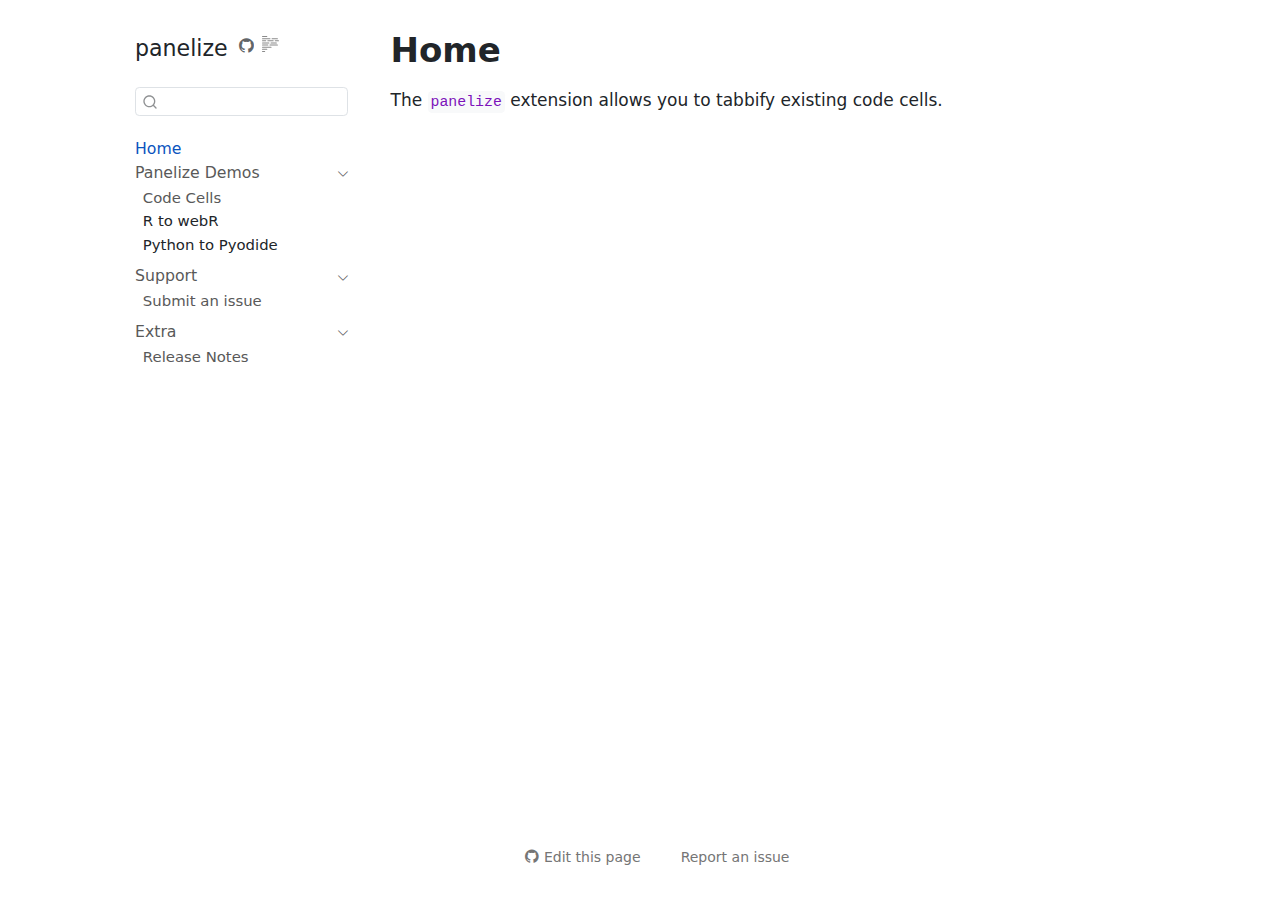
==== index.html @ bb8e36fb "Built site for gh-pages" ====
<!DOCTYPE html>
<html xmlns="http://www.w3.org/1999/xhtml" lang="en" xml:lang="en"><head>

<meta charset="utf-8">
<meta name="generator" content="quarto-1.5.43">

<meta name="viewport" content="width=device-width, initial-scale=1.0, user-scalable=yes">


<title>panelize – Home</title>
<style>
code{white-space: pre-wrap;}
span.smallcaps{font-variant: small-caps;}
div.columns{display: flex; gap: min(4vw, 1.5em);}
div.column{flex: auto; overflow-x: auto;}
div.hanging-indent{margin-left: 1.5em; text-indent: -1.5em;}
ul.task-list{list-style: none;}
ul.task-list li input[type="checkbox"] {
  width: 0.8em;
  margin: 0 0.8em 0.2em -1em; /* quarto-specific, see https://github.com/quarto-dev/quarto-cli/issues/4556 */ 
  vertical-align: middle;
}
</style>


<script src="site_libs/quarto-nav/quarto-nav.js"></script>
<script src="site_libs/quarto-nav/headroom.min.js"></script>
<script src="site_libs/clipboard/clipboard.min.js"></script>
<script src="site_libs/quarto-search/autocomplete.umd.js"></script>
<script src="site_libs/quarto-search/fuse.min.js"></script>
<script src="site_libs/quarto-search/quarto-search.js"></script>
<meta name="quarto:offset" content="./">
<script src="site_libs/quarto-html/quarto.js"></script>
<script src="site_libs/quarto-html/popper.min.js"></script>
<script src="site_libs/quarto-html/tippy.umd.min.js"></script>
<script src="site_libs/quarto-html/anchor.min.js"></script>
<link href="site_libs/quarto-html/tippy.css" rel="stylesheet">
<link href="site_libs/quarto-html/quarto-syntax-highlighting.css" rel="stylesheet" id="quarto-text-highlighting-styles">
<script src="site_libs/bootstrap/bootstrap.min.js"></script>
<link href="site_libs/bootstrap/bootstrap-icons.css" rel="stylesheet">
<link href="site_libs/bootstrap/bootstrap.min.css" rel="stylesheet" id="quarto-bootstrap" data-mode="light">
<script id="quarto-search-options" type="application/json">{
  "location": "sidebar",
  "copy-button": false,
  "collapse-after": 3,
  "panel-placement": "start",
  "type": "textbox",
  "limit": 50,
  "keyboard-shortcut": [
    "f",
    "/",
    "s"
  ],
  "show-item-context": false,
  "language": {
    "search-no-results-text": "No results",
    "search-matching-documents-text": "matching documents",
    "search-copy-link-title": "Copy link to search",
    "search-hide-matches-text": "Hide additional matches",
    "search-more-match-text": "more match in this document",
    "search-more-matches-text": "more matches in this document",
    "search-clear-button-title": "Clear",
    "search-text-placeholder": "",
    "search-detached-cancel-button-title": "Cancel",
    "search-submit-button-title": "Submit",
    "search-label": "Search"
  }
}</script>


</head>

<body class="nav-sidebar floating fullcontent">

<div id="quarto-search-results"></div>
  <header id="quarto-header" class="headroom fixed-top">
  <nav class="quarto-secondary-nav">
    <div class="container-fluid d-flex">
      <button type="button" class="quarto-btn-toggle btn" data-bs-toggle="collapse" role="button" data-bs-target=".quarto-sidebar-collapse-item" aria-controls="quarto-sidebar" aria-expanded="false" aria-label="Toggle sidebar navigation" onclick="if (window.quartoToggleHeadroom) { window.quartoToggleHeadroom(); }">
        <i class="bi bi-layout-text-sidebar-reverse"></i>
      </button>
        <nav class="quarto-page-breadcrumbs" aria-label="breadcrumb"><ol class="breadcrumb"><li class="breadcrumb-item"><a href="./index.html">Home</a></li></ol></nav>
        <a class="flex-grow-1" role="navigation" data-bs-toggle="collapse" data-bs-target=".quarto-sidebar-collapse-item" aria-controls="quarto-sidebar" aria-expanded="false" aria-label="Toggle sidebar navigation" onclick="if (window.quartoToggleHeadroom) { window.quartoToggleHeadroom(); }">      
        </a>
      <button type="button" class="btn quarto-search-button" aria-label="Search" onclick="window.quartoOpenSearch();">
        <i class="bi bi-search"></i>
      </button>
    </div>
  </nav>
</header>
<!-- content -->
<div id="quarto-content" class="quarto-container page-columns page-rows-contents page-layout-article">
<!-- sidebar -->
  <nav id="quarto-sidebar" class="sidebar collapse collapse-horizontal quarto-sidebar-collapse-item sidebar-navigation floating overflow-auto">
    <div class="pt-lg-2 mt-2 text-left sidebar-header">
    <div class="sidebar-title mb-0 py-0">
      <a href="./">panelize</a> 
        <div class="sidebar-tools-main">
    <a href="https://github.com/coatless-quarto/panelize/" title="" class="quarto-navigation-tool px-1" aria-label=""><i class="bi bi-github"></i></a>
  <a href="" class="quarto-reader-toggle quarto-navigation-tool px-1" onclick="window.quartoToggleReader(); return false;" title="Toggle reader mode">
  <div class="quarto-reader-toggle-btn">
  <i class="bi"></i>
  </div>
</a>
</div>
    </div>
      </div>
        <div class="mt-2 flex-shrink-0 align-items-center">
        <div class="sidebar-search">
        <div id="quarto-search" class="" title="Search"></div>
        </div>
        </div>
    <div class="sidebar-menu-container"> 
    <ul class="list-unstyled mt-1">
        <li class="sidebar-item">
  <div class="sidebar-item-container"> 
  <a href="./index.html" class="sidebar-item-text sidebar-link active">
 <span class="menu-text">Home</span></a>
  </div>
</li>
        <li class="sidebar-item sidebar-item-section">
      <div class="sidebar-item-container"> 
            <a class="sidebar-item-text sidebar-link text-start" data-bs-toggle="collapse" data-bs-target="#quarto-sidebar-section-1" role="navigation" aria-expanded="true">
 <span class="menu-text">Panelize Demos</span></a>
          <a class="sidebar-item-toggle text-start" data-bs-toggle="collapse" data-bs-target="#quarto-sidebar-section-1" role="navigation" aria-expanded="true" aria-label="Toggle section">
            <i class="bi bi-chevron-right ms-2"></i>
          </a> 
      </div>
      <ul id="quarto-sidebar-section-1" class="collapse list-unstyled sidebar-section depth1 show">  
          <li class="sidebar-item">
  <div class="sidebar-item-container"> 
  <a href="./qpanelize-demo.html" class="sidebar-item-text sidebar-link">
 <span class="menu-text">Code Cells</span></a>
  </div>
</li>
          <li class="sidebar-item">
 <span class="menu-text">R to webR</span>
  </li>
          <li class="sidebar-item">
 <span class="menu-text">Python to Pyodide</span>
  </li>
      </ul>
  </li>
        <li class="sidebar-item sidebar-item-section">
      <div class="sidebar-item-container"> 
            <a class="sidebar-item-text sidebar-link text-start" data-bs-toggle="collapse" data-bs-target="#quarto-sidebar-section-2" role="navigation" aria-expanded="true">
 <span class="menu-text">Support</span></a>
          <a class="sidebar-item-toggle text-start" data-bs-toggle="collapse" data-bs-target="#quarto-sidebar-section-2" role="navigation" aria-expanded="true" aria-label="Toggle section">
            <i class="bi bi-chevron-right ms-2"></i>
          </a> 
      </div>
      <ul id="quarto-sidebar-section-2" class="collapse list-unstyled sidebar-section depth1 show">  
          <li class="sidebar-item">
  <div class="sidebar-item-container"> 
  <a href="https://github.com/coatless-quarto/panelize/issues/new/choose" class="sidebar-item-text sidebar-link">
 <span class="menu-text">Submit an issue</span></a>
  </div>
</li>
      </ul>
  </li>
        <li class="sidebar-item sidebar-item-section">
      <div class="sidebar-item-container"> 
            <a class="sidebar-item-text sidebar-link text-start" data-bs-toggle="collapse" data-bs-target="#quarto-sidebar-section-3" role="navigation" aria-expanded="true">
 <span class="menu-text">Extra</span></a>
          <a class="sidebar-item-toggle text-start" data-bs-toggle="collapse" data-bs-target="#quarto-sidebar-section-3" role="navigation" aria-expanded="true" aria-label="Toggle section">
            <i class="bi bi-chevron-right ms-2"></i>
          </a> 
      </div>
      <ul id="quarto-sidebar-section-3" class="collapse list-unstyled sidebar-section depth1 show">  
          <li class="sidebar-item">
  <div class="sidebar-item-container"> 
  <a href="./qpanelize-release-notes.html" class="sidebar-item-text sidebar-link">
 <span class="menu-text">Release Notes</span></a>
  </div>
</li>
      </ul>
  </li>
    </ul>
    </div>
</nav>
<div id="quarto-sidebar-glass" class="quarto-sidebar-collapse-item" data-bs-toggle="collapse" data-bs-target=".quarto-sidebar-collapse-item"></div>
<!-- margin-sidebar -->
    
<!-- main -->
<main class="content" id="quarto-document-content">

<header id="title-block-header" class="quarto-title-block default">
<div class="quarto-title">
<h1 class="title">Home</h1>
</div>



<div class="quarto-title-meta">

    
  
    
  </div>
  


</header>


<p>The <code>panelize</code> extension allows you to tabbify existing code cells.</p>



</main> <!-- /main -->
<script id="quarto-html-after-body" type="application/javascript">
window.document.addEventListener("DOMContentLoaded", function (event) {
  const toggleBodyColorMode = (bsSheetEl) => {
    const mode = bsSheetEl.getAttribute("data-mode");
    const bodyEl = window.document.querySelector("body");
    if (mode === "dark") {
      bodyEl.classList.add("quarto-dark");
      bodyEl.classList.remove("quarto-light");
    } else {
      bodyEl.classList.add("quarto-light");
      bodyEl.classList.remove("quarto-dark");
    }
  }
  const toggleBodyColorPrimary = () => {
    const bsSheetEl = window.document.querySelector("link#quarto-bootstrap");
    if (bsSheetEl) {
      toggleBodyColorMode(bsSheetEl);
    }
  }
  toggleBodyColorPrimary();  
  const icon = "";
  const anchorJS = new window.AnchorJS();
  anchorJS.options = {
    placement: 'right',
    icon: icon
  };
  anchorJS.add('.anchored');
  const isCodeAnnotation = (el) => {
    for (const clz of el.classList) {
      if (clz.startsWith('code-annotation-')) {                     
        return true;
      }
    }
    return false;
  }
  const onCopySuccess = function(e) {
    // button target
    const button = e.trigger;
    // don't keep focus
    button.blur();
    // flash "checked"
    button.classList.add('code-copy-button-checked');
    var currentTitle = button.getAttribute("title");
    button.setAttribute("title", "Copied!");
    let tooltip;
    if (window.bootstrap) {
      button.setAttribute("data-bs-toggle", "tooltip");
      button.setAttribute("data-bs-placement", "left");
      button.setAttribute("data-bs-title", "Copied!");
      tooltip = new bootstrap.Tooltip(button, 
        { trigger: "manual", 
          customClass: "code-copy-button-tooltip",
          offset: [0, -8]});
      tooltip.show();    
    }
    setTimeout(function() {
      if (tooltip) {
        tooltip.hide();
        button.removeAttribute("data-bs-title");
        button.removeAttribute("data-bs-toggle");
        button.removeAttribute("data-bs-placement");
      }
      button.setAttribute("title", currentTitle);
      button.classList.remove('code-copy-button-checked');
    }, 1000);
    // clear code selection
    e.clearSelection();
  }
  const getTextToCopy = function(trigger) {
      const codeEl = trigger.previousElementSibling.cloneNode(true);
      for (const childEl of codeEl.children) {
        if (isCodeAnnotation(childEl)) {
          childEl.remove();
        }
      }
      return codeEl.innerText;
  }
  const clipboard = new window.ClipboardJS('.code-copy-button:not([data-in-quarto-modal])', {
    text: getTextToCopy
  });
  clipboard.on('success', onCopySuccess);
  if (window.document.getElementById('quarto-embedded-source-code-modal')) {
    // For code content inside modals, clipBoardJS needs to be initialized with a container option
    // TODO: Check when it could be a function (https://github.com/zenorocha/clipboard.js/issues/860)
    const clipboardModal = new window.ClipboardJS('.code-copy-button[data-in-quarto-modal]', {
      text: getTextToCopy,
      container: window.document.getElementById('quarto-embedded-source-code-modal')
    });
    clipboardModal.on('success', onCopySuccess);
  }
    var localhostRegex = new RegExp(/^(?:http|https):\/\/localhost\:?[0-9]*\//);
    var mailtoRegex = new RegExp(/^mailto:/);
      var filterRegex = new RegExp("https:\/\/coatless-quarto\.github\.io\/panelize\/");
    var isInternal = (href) => {
        return filterRegex.test(href) || localhostRegex.test(href) || mailtoRegex.test(href);
    }
    // Inspect non-navigation links and adorn them if external
 	var links = window.document.querySelectorAll('a[href]:not(.nav-link):not(.navbar-brand):not(.toc-action):not(.sidebar-link):not(.sidebar-item-toggle):not(.pagination-link):not(.no-external):not([aria-hidden]):not(.dropdown-item):not(.quarto-navigation-tool):not(.about-link)');
    for (var i=0; i<links.length; i++) {
      const link = links[i];
      if (!isInternal(link.href)) {
        // undo the damage that might have been done by quarto-nav.js in the case of
        // links that we want to consider external
        if (link.dataset.originalHref !== undefined) {
          link.href = link.dataset.originalHref;
        }
      }
    }
  function tippyHover(el, contentFn, onTriggerFn, onUntriggerFn) {
    const config = {
      allowHTML: true,
      maxWidth: 500,
      delay: 100,
      arrow: false,
      appendTo: function(el) {
          return el.parentElement;
      },
      interactive: true,
      interactiveBorder: 10,
      theme: 'quarto',
      placement: 'bottom-start',
    };
    if (contentFn) {
      config.content = contentFn;
    }
    if (onTriggerFn) {
      config.onTrigger = onTriggerFn;
    }
    if (onUntriggerFn) {
      config.onUntrigger = onUntriggerFn;
    }
    window.tippy(el, config); 
  }
  const noterefs = window.document.querySelectorAll('a[role="doc-noteref"]');
  for (var i=0; i<noterefs.length; i++) {
    const ref = noterefs[i];
    tippyHover(ref, function() {
      // use id or data attribute instead here
      let href = ref.getAttribute('data-footnote-href') || ref.getAttribute('href');
      try { href = new URL(href).hash; } catch {}
      const id = href.replace(/^#\/?/, "");
      const note = window.document.getElementById(id);
      if (note) {
        return note.innerHTML;
      } else {
        return "";
      }
    });
  }
  const xrefs = window.document.querySelectorAll('a.quarto-xref');
  const processXRef = (id, note) => {
    // Strip column container classes
    const stripColumnClz = (el) => {
      el.classList.remove("page-full", "page-columns");
      if (el.children) {
        for (const child of el.children) {
          stripColumnClz(child);
        }
      }
    }
    stripColumnClz(note)
    if (id === null || id.startsWith('sec-')) {
      // Special case sections, only their first couple elements
      const container = document.createElement("div");
      if (note.children && note.children.length > 2) {
        container.appendChild(note.children[0].cloneNode(true));
        for (let i = 1; i < note.children.length; i++) {
          const child = note.children[i];
          if (child.tagName === "P" && child.innerText === "") {
            continue;
          } else {
            container.appendChild(child.cloneNode(true));
            break;
          }
        }
        if (window.Quarto?.typesetMath) {
          window.Quarto.typesetMath(container);
        }
        return container.innerHTML
      } else {
        if (window.Quarto?.typesetMath) {
          window.Quarto.typesetMath(note);
        }
        return note.innerHTML;
      }
    } else {
      // Remove any anchor links if they are present
      const anchorLink = note.querySelector('a.anchorjs-link');
      if (anchorLink) {
        anchorLink.remove();
      }
      if (window.Quarto?.typesetMath) {
        window.Quarto.typesetMath(note);
      }
      // TODO in 1.5, we should make sure this works without a callout special case
      if (note.classList.contains("callout")) {
        return note.outerHTML;
      } else {
        return note.innerHTML;
      }
    }
  }
  for (var i=0; i<xrefs.length; i++) {
    const xref = xrefs[i];
    tippyHover(xref, undefined, function(instance) {
      instance.disable();
      let url = xref.getAttribute('href');
      let hash = undefined; 
      if (url.startsWith('#')) {
        hash = url;
      } else {
        try { hash = new URL(url).hash; } catch {}
      }
      if (hash) {
        const id = hash.replace(/^#\/?/, "");
        const note = window.document.getElementById(id);
        if (note !== null) {
          try {
            const html = processXRef(id, note.cloneNode(true));
            instance.setContent(html);
          } finally {
            instance.enable();
            instance.show();
          }
        } else {
          // See if we can fetch this
          fetch(url.split('#')[0])
          .then(res => res.text())
          .then(html => {
            const parser = new DOMParser();
            const htmlDoc = parser.parseFromString(html, "text/html");
            const note = htmlDoc.getElementById(id);
            if (note !== null) {
              const html = processXRef(id, note);
              instance.setContent(html);
            } 
          }).finally(() => {
            instance.enable();
            instance.show();
          });
        }
      } else {
        // See if we can fetch a full url (with no hash to target)
        // This is a special case and we should probably do some content thinning / targeting
        fetch(url)
        .then(res => res.text())
        .then(html => {
          const parser = new DOMParser();
          const htmlDoc = parser.parseFromString(html, "text/html");
          const note = htmlDoc.querySelector('main.content');
          if (note !== null) {
            // This should only happen for chapter cross references
            // (since there is no id in the URL)
            // remove the first header
            if (note.children.length > 0 && note.children[0].tagName === "HEADER") {
              note.children[0].remove();
            }
            const html = processXRef(null, note);
            instance.setContent(html);
          } 
        }).finally(() => {
          instance.enable();
          instance.show();
        });
      }
    }, function(instance) {
    });
  }
      let selectedAnnoteEl;
      const selectorForAnnotation = ( cell, annotation) => {
        let cellAttr = 'data-code-cell="' + cell + '"';
        let lineAttr = 'data-code-annotation="' +  annotation + '"';
        const selector = 'span[' + cellAttr + '][' + lineAttr + ']';
        return selector;
      }
      const selectCodeLines = (annoteEl) => {
        const doc = window.document;
        const targetCell = annoteEl.getAttribute("data-target-cell");
        const targetAnnotation = annoteEl.getAttribute("data-target-annotation");
        const annoteSpan = window.document.querySelector(selectorForAnnotation(targetCell, targetAnnotation));
        const lines = annoteSpan.getAttribute("data-code-lines").split(",");
        const lineIds = lines.map((line) => {
          return targetCell + "-" + line;
        })
        let top = null;
        let height = null;
        let parent = null;
        if (lineIds.length > 0) {
            //compute the position of the single el (top and bottom and make a div)
            const el = window.document.getElementById(lineIds[0]);
            top = el.offsetTop;
            height = el.offsetHeight;
            parent = el.parentElement.parentElement;
          if (lineIds.length > 1) {
            const lastEl = window.document.getElementById(lineIds[lineIds.length - 1]);
            const bottom = lastEl.offsetTop + lastEl.offsetHeight;
            height = bottom - top;
          }
          if (top !== null && height !== null && parent !== null) {
            // cook up a div (if necessary) and position it 
            let div = window.document.getElementById("code-annotation-line-highlight");
            if (div === null) {
              div = window.document.createElement("div");
              div.setAttribute("id", "code-annotation-line-highlight");
              div.style.position = 'absolute';
              parent.appendChild(div);
            }
            div.style.top = top - 2 + "px";
            div.style.height = height + 4 + "px";
            div.style.left = 0;
            let gutterDiv = window.document.getElementById("code-annotation-line-highlight-gutter");
            if (gutterDiv === null) {
              gutterDiv = window.document.createElement("div");
              gutterDiv.setAttribute("id", "code-annotation-line-highlight-gutter");
              gutterDiv.style.position = 'absolute';
              const codeCell = window.document.getElementById(targetCell);
              const gutter = codeCell.querySelector('.code-annotation-gutter');
              gutter.appendChild(gutterDiv);
            }
            gutterDiv.style.top = top - 2 + "px";
            gutterDiv.style.height = height + 4 + "px";
          }
          selectedAnnoteEl = annoteEl;
        }
      };
      const unselectCodeLines = () => {
        const elementsIds = ["code-annotation-line-highlight", "code-annotation-line-highlight-gutter"];
        elementsIds.forEach((elId) => {
          const div = window.document.getElementById(elId);
          if (div) {
            div.remove();
          }
        });
        selectedAnnoteEl = undefined;
      };
        // Handle positioning of the toggle
    window.addEventListener(
      "resize",
      throttle(() => {
        elRect = undefined;
        if (selectedAnnoteEl) {
          selectCodeLines(selectedAnnoteEl);
        }
      }, 10)
    );
    function throttle(fn, ms) {
    let throttle = false;
    let timer;
      return (...args) => {
        if(!throttle) { // first call gets through
            fn.apply(this, args);
            throttle = true;
        } else { // all the others get throttled
            if(timer) clearTimeout(timer); // cancel #2
            timer = setTimeout(() => {
              fn.apply(this, args);
              timer = throttle = false;
            }, ms);
        }
      };
    }
      // Attach click handler to the DT
      const annoteDls = window.document.querySelectorAll('dt[data-target-cell]');
      for (const annoteDlNode of annoteDls) {
        annoteDlNode.addEventListener('click', (event) => {
          const clickedEl = event.target;
          if (clickedEl !== selectedAnnoteEl) {
            unselectCodeLines();
            const activeEl = window.document.querySelector('dt[data-target-cell].code-annotation-active');
            if (activeEl) {
              activeEl.classList.remove('code-annotation-active');
            }
            selectCodeLines(clickedEl);
            clickedEl.classList.add('code-annotation-active');
          } else {
            // Unselect the line
            unselectCodeLines();
            clickedEl.classList.remove('code-annotation-active');
          }
        });
      }
  const findCites = (el) => {
    const parentEl = el.parentElement;
    if (parentEl) {
      const cites = parentEl.dataset.cites;
      if (cites) {
        return {
          el,
          cites: cites.split(' ')
        };
      } else {
        return findCites(el.parentElement)
      }
    } else {
      return undefined;
    }
  };
  var bibliorefs = window.document.querySelectorAll('a[role="doc-biblioref"]');
  for (var i=0; i<bibliorefs.length; i++) {
    const ref = bibliorefs[i];
    const citeInfo = findCites(ref);
    if (citeInfo) {
      tippyHover(citeInfo.el, function() {
        var popup = window.document.createElement('div');
        citeInfo.cites.forEach(function(cite) {
          var citeDiv = window.document.createElement('div');
          citeDiv.classList.add('hanging-indent');
          citeDiv.classList.add('csl-entry');
          var biblioDiv = window.document.getElementById('ref-' + cite);
          if (biblioDiv) {
            citeDiv.innerHTML = biblioDiv.innerHTML;
          }
          popup.appendChild(citeDiv);
        });
        return popup.innerHTML;
      });
    }
  }
});
</script>
</div> <!-- /content -->




<footer class="footer"><div class="nav-footer"><div class="nav-footer-center"><div class="toc-actions"><ul><li><a href="https://github.com/coatless-quarto/panelize/edit/main/index.qmd" class="toc-action"><i class="bi bi-github"></i>Edit this page</a></li><li><a href="https://github.com/coatless-quarto/panelize/issues/new" class="toc-action"><i class="bi empty"></i>Report an issue</a></li></ul></div></div></div></footer></body></html>
---- site_libs/quarto-html/tippy.css ----
.tippy-box[data-animation=fade][data-state=hidden]{opacity:0}[data-tippy-root]{max-width:calc(100vw - 10px)}.tippy-box{position:relative;background-color:#333;color:#fff;border-radius:4px;font-size:14px;line-height:1.4;white-space:normal;outline:0;transition-property:transform,visibility,opacity}.tippy-box[data-placement^=top]>.tippy-arrow{bottom:0}.tippy-box[data-placement^=top]>.tippy-arrow:before{bottom:-7px;left:0;border-width:8px 8px 0;border-top-color:initial;transform-origin:center top}.tippy-box[data-placement^=bottom]>.tippy-arrow{top:0}.tippy-box[data-placement^=bottom]>.tippy-arrow:before{top:-7px;left:0;border-width:0 8px 8px;border-bottom-color:initial;transform-origin:center bottom}.tippy-box[data-placement^=left]>.tippy-arrow{right:0}.tippy-box[data-placement^=left]>.tippy-arrow:before{border-width:8px 0 8px 8px;border-left-color:initial;right:-7px;transform-origin:center left}.tippy-box[data-placement^=right]>.tippy-arrow{left:0}.tippy-box[data-placement^=right]>.tippy-arrow:before{left:-7px;border-width:8px 8px 8px 0;border-right-color:initial;transform-origin:center right}.tippy-box[data-inertia][data-state=visible]{transition-timing-function:cubic-bezier(.54,1.5,.38,1.11)}.tippy-arrow{width:16px;height:16px;color:#333}.tippy-arrow:before{content:"";position:absolute;border-color:transparent;border-style:solid}.tippy-content{position:relative;padding:5px 9px;z-index:1}
---- site_libs/quarto-html/quarto-syntax-highlighting.css ----
/* quarto syntax highlight colors */
:root {
  --quarto-hl-ot-color: #003B4F;
  --quarto-hl-at-color: #657422;
  --quarto-hl-ss-color: #20794D;
  --quarto-hl-an-color: #5E5E5E;
  --quarto-hl-fu-color: #4758AB;
  --quarto-hl-st-color: #20794D;
  --quarto-hl-cf-color: #003B4F;
  --quarto-hl-op-color: #5E5E5E;
  --quarto-hl-er-color: #AD0000;
  --quarto-hl-bn-color: #AD0000;
  --quarto-hl-al-color: #AD0000;
  --quarto-hl-va-color: #111111;
  --quarto-hl-bu-color: inherit;
  --quarto-hl-ex-color: inherit;
  --quarto-hl-pp-color: #AD0000;
  --quarto-hl-in-color: #5E5E5E;
  --quarto-hl-vs-color: #20794D;
  --quarto-hl-wa-color: #5E5E5E;
  --quarto-hl-do-color: #5E5E5E;
  --quarto-hl-im-color: #00769E;
  --quarto-hl-ch-color: #20794D;
  --quarto-hl-dt-color: #AD0000;
  --quarto-hl-fl-color: #AD0000;
  --quarto-hl-co-color: #5E5E5E;
  --quarto-hl-cv-color: #5E5E5E;
  --quarto-hl-cn-color: #8f5902;
  --quarto-hl-sc-color: #5E5E5E;
  --quarto-hl-dv-color: #AD0000;
  --quarto-hl-kw-color: #003B4F;
}

/* other quarto variables */
:root {
  --quarto-font-monospace: SFMono-Regular, Menlo, Monaco, Consolas, "Liberation Mono", "Courier New", monospace;
}

pre > code.sourceCode > span {
  color: #003B4F;
}

code span {
  color: #003B4F;
}

code.sourceCode > span {
  color: #003B4F;
}

div.sourceCode,
div.sourceCode pre.sourceCode {
  color: #003B4F;
}

code span.ot {
  color: #003B4F;
  font-style: inherit;
}

code span.at {
  color: #657422;
  font-style: inherit;
}

code span.ss {
  color: #20794D;
  font-style: inherit;
}

code span.an {
  color: #5E5E5E;
  font-style: inherit;
}

code span.fu {
  color: #4758AB;
  font-style: inherit;
}

code span.st {
  color: #20794D;
  font-style: inherit;
}

code span.cf {
  color: #003B4F;
  font-weight: bold;
  font-style: inherit;
}

code span.op {
  color: #5E5E5E;
  font-style: inherit;
}

code span.er {
  color: #AD0000;
  font-style: inherit;
}

code span.bn {
  color: #AD0000;
  font-style: inherit;
}

code span.al {
  color: #AD0000;
  font-style: inherit;
}

code span.va {
  color: #111111;
  font-style: inherit;
}

code span.bu {
  font-style: inherit;
}

code span.ex {
  font-style: inherit;
}

code span.pp {
  color: #AD0000;
  font-style: inherit;
}

code span.in {
  color: #5E5E5E;
  font-style: inherit;
}

code span.vs {
  color: #20794D;
  font-style: inherit;
}

code span.wa {
  color: #5E5E5E;
  font-style: italic;
}

code span.do {
  color: #5E5E5E;
  font-style: italic;
}

code span.im {
  color: #00769E;
  font-style: inherit;
}

code span.ch {
  color: #20794D;
  font-style: inherit;
}

code span.dt {
  color: #AD0000;
  font-style: inherit;
}

code span.fl {
  color: #AD0000;
  font-style: inherit;
}

code span.co {
  color: #5E5E5E;
  font-style: inherit;
}

code span.cv {
  color: #5E5E5E;
  font-style: italic;
}

code span.cn {
  color: #8f5902;
  font-style: inherit;
}

code span.sc {
  color: #5E5E5E;
  font-style: inherit;
}

code span.dv {
  color: #AD0000;
  font-style: inherit;
}

code span.kw {
  color: #003B4F;
  font-weight: bold;
  font-style: inherit;
}

.prevent-inlining {
  content: "</";
}

/*# sourceMappingURL=debc5d5d77c3f9108843748ff7464032.css.map */
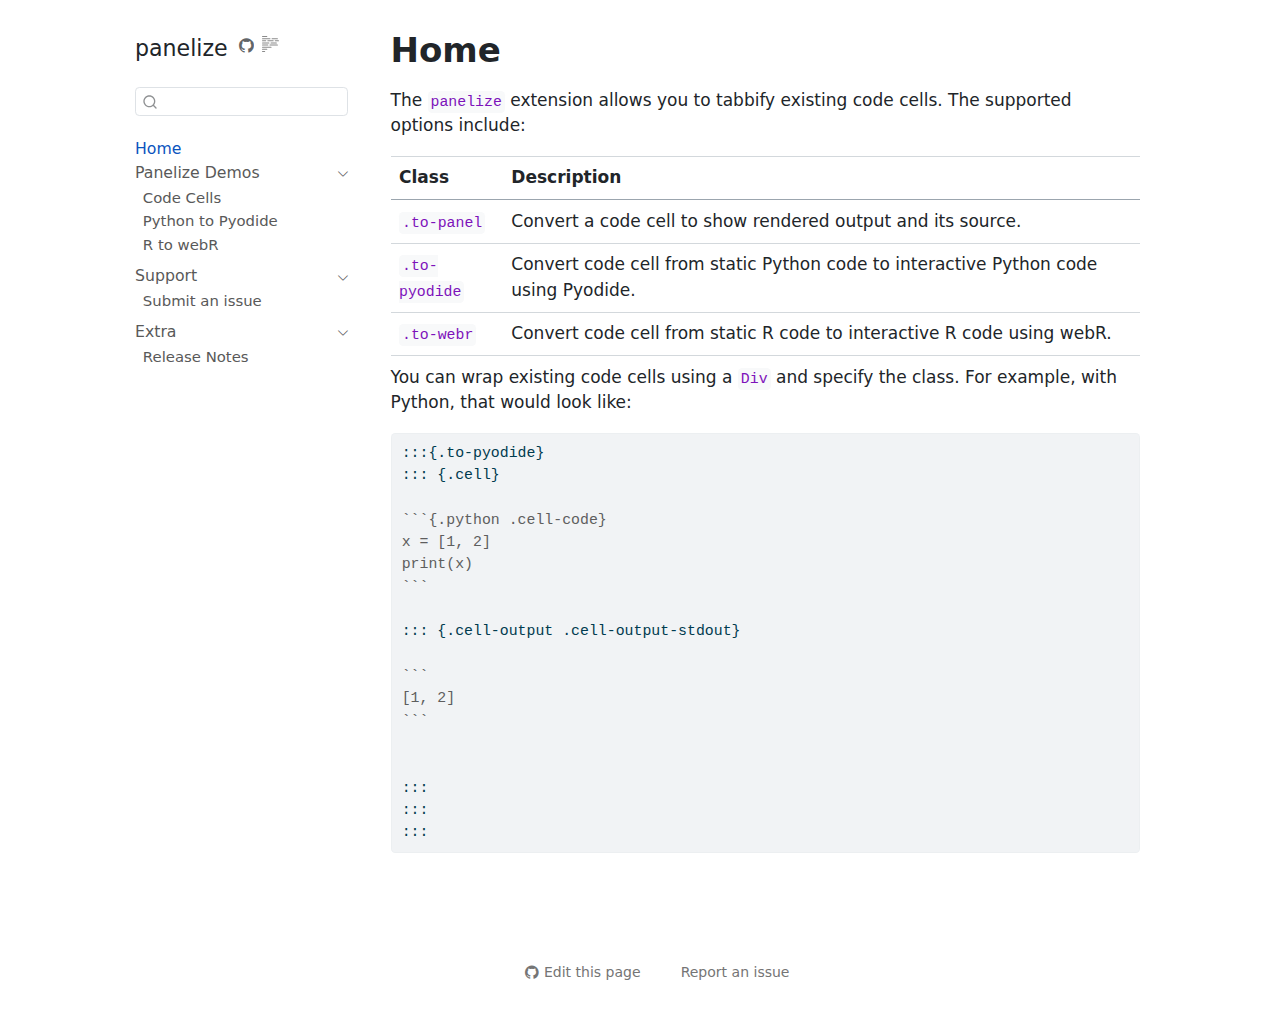
==== commit bbeb50a7: "Built site for gh-pages" ====
--- a/index.html
+++ b/index.html
@@ -19,6 +19,40 @@
   width: 0.8em;
   margin: 0 0.8em 0.2em -1em; /* quarto-specific, see https://github.com/quarto-dev/quarto-cli/issues/4556 */ 
   vertical-align: middle;
+}
+/* CSS for syntax highlighting */
+pre > code.sourceCode { white-space: pre; position: relative; }
+pre > code.sourceCode > span { line-height: 1.25; }
+pre > code.sourceCode > span:empty { height: 1.2em; }
+.sourceCode { overflow: visible; }
+code.sourceCode > span { color: inherit; text-decoration: inherit; }
+div.sourceCode { margin: 1em 0; }
+pre.sourceCode { margin: 0; }
+@media screen {
+div.sourceCode { overflow: auto; }
+}
+@media print {
+pre > code.sourceCode { white-space: pre-wrap; }
+pre > code.sourceCode > span { display: inline-block; text-indent: -5em; padding-left: 5em; }
+}
+pre.numberSource code
+  { counter-reset: source-line 0; }
+pre.numberSource code > span
+  { position: relative; left: -4em; counter-increment: source-line; }
+pre.numberSource code > span > a:first-child::before
+  { content: counter(source-line);
+    position: relative; left: -1em; text-align: right; vertical-align: baseline;
+    border: none; display: inline-block;
+    -webkit-touch-callout: none; -webkit-user-select: none;
+    -khtml-user-select: none; -moz-user-select: none;
+    -ms-user-select: none; user-select: none;
+    padding: 0 4px; width: 4em;
+  }
+pre.numberSource { margin-left: 3em;  padding-left: 4px; }
+div.sourceCode
+  {   }
+@media screen {
+pre > code.sourceCode > span > a:first-child::before { text-decoration: underline; }
 }
 </style>
 
@@ -129,16 +163,22 @@
       <ul id="quarto-sidebar-section-1" class="collapse list-unstyled sidebar-section depth1 show">  
           <li class="sidebar-item">
   <div class="sidebar-item-container"> 
-  <a href="./qpanelize-demo.html" class="sidebar-item-text sidebar-link">
+  <a href="./qpanelize-cell.html" class="sidebar-item-text sidebar-link">
  <span class="menu-text">Code Cells</span></a>
   </div>
 </li>
           <li class="sidebar-item">
- <span class="menu-text">R to webR</span>
-  </li>
+  <div class="sidebar-item-container"> 
+  <a href="./qpanelize-pyodide.html" class="sidebar-item-text sidebar-link">
+ <span class="menu-text">Python to Pyodide</span></a>
+  </div>
+</li>
           <li class="sidebar-item">
- <span class="menu-text">Python to Pyodide</span>
-  </li>
+  <div class="sidebar-item-container"> 
+  <a href="./qpanelize-webr.html" class="sidebar-item-text sidebar-link">
+ <span class="menu-text">R to webR</span></a>
+  </div>
+</li>
       </ul>
   </li>
         <li class="sidebar-item sidebar-item-section">
@@ -203,7 +243,52 @@
 </header>
 
 
-<p>The <code>panelize</code> extension allows you to tabbify existing code cells.</p>
+<p>The <code>panelize</code> extension allows you to tabbify existing code cells. The supported options include:</p>
+<table class="caption-top table">
+<colgroup>
+<col style="width: 15%">
+<col style="width: 85%">
+</colgroup>
+<thead>
+<tr class="header">
+<th>Class</th>
+<th>Description</th>
+</tr>
+</thead>
+<tbody>
+<tr class="odd">
+<td><code>.to-panel</code></td>
+<td>Convert a code cell to show rendered output and its source.</td>
+</tr>
+<tr class="even">
+<td><code>.to-pyodide</code></td>
+<td>Convert code cell from static Python code to interactive Python code using Pyodide.</td>
+</tr>
+<tr class="odd">
+<td><code>.to-webr</code></td>
+<td>Convert code cell from static R code to interactive R code using webR.</td>
+</tr>
+</tbody>
+</table>
+<p>You can wrap existing code cells using a <code>Div</code> and specify the class. For example, with Python, that would look like:</p>
+<div class="sourceCode" id="cb1"><pre class="sourceCode md code-with-copy"><code class="sourceCode markdown"><span id="cb1-1"><a href="#cb1-1" aria-hidden="true" tabindex="-1"></a>:::{.to-pyodide}</span>
+<span id="cb1-2"><a href="#cb1-2" aria-hidden="true" tabindex="-1"></a>::: {.cell}</span>
+<span id="cb1-3"><a href="#cb1-3" aria-hidden="true" tabindex="-1"></a></span>
+<span id="cb1-4"><a href="#cb1-4" aria-hidden="true" tabindex="-1"></a><span class="in">```{.python .cell-code}</span></span>
+<span id="cb1-5"><a href="#cb1-5" aria-hidden="true" tabindex="-1"></a><span class="in">x = [1, 2]</span></span>
+<span id="cb1-6"><a href="#cb1-6" aria-hidden="true" tabindex="-1"></a><span class="in">print(x)</span></span>
+<span id="cb1-7"><a href="#cb1-7" aria-hidden="true" tabindex="-1"></a><span class="in">```</span></span>
+<span id="cb1-8"><a href="#cb1-8" aria-hidden="true" tabindex="-1"></a></span>
+<span id="cb1-9"><a href="#cb1-9" aria-hidden="true" tabindex="-1"></a>::: {.cell-output .cell-output-stdout}</span>
+<span id="cb1-10"><a href="#cb1-10" aria-hidden="true" tabindex="-1"></a></span>
+<span id="cb1-11"><a href="#cb1-11" aria-hidden="true" tabindex="-1"></a><span class="in">```</span></span>
+<span id="cb1-12"><a href="#cb1-12" aria-hidden="true" tabindex="-1"></a><span class="in">[1, 2]</span></span>
+<span id="cb1-13"><a href="#cb1-13" aria-hidden="true" tabindex="-1"></a><span class="in">```</span></span>
+<span id="cb1-14"><a href="#cb1-14" aria-hidden="true" tabindex="-1"></a></span>
+<span id="cb1-15"><a href="#cb1-15" aria-hidden="true" tabindex="-1"></a></span>
+<span id="cb1-16"><a href="#cb1-16" aria-hidden="true" tabindex="-1"></a>:::</span>
+<span id="cb1-17"><a href="#cb1-17" aria-hidden="true" tabindex="-1"></a>:::</span>
+<span id="cb1-18"><a href="#cb1-18" aria-hidden="true" tabindex="-1"></a>:::</span></code><button title="Copy to Clipboard" class="code-copy-button"><i class="bi"></i></button></pre></div>
 
 
 
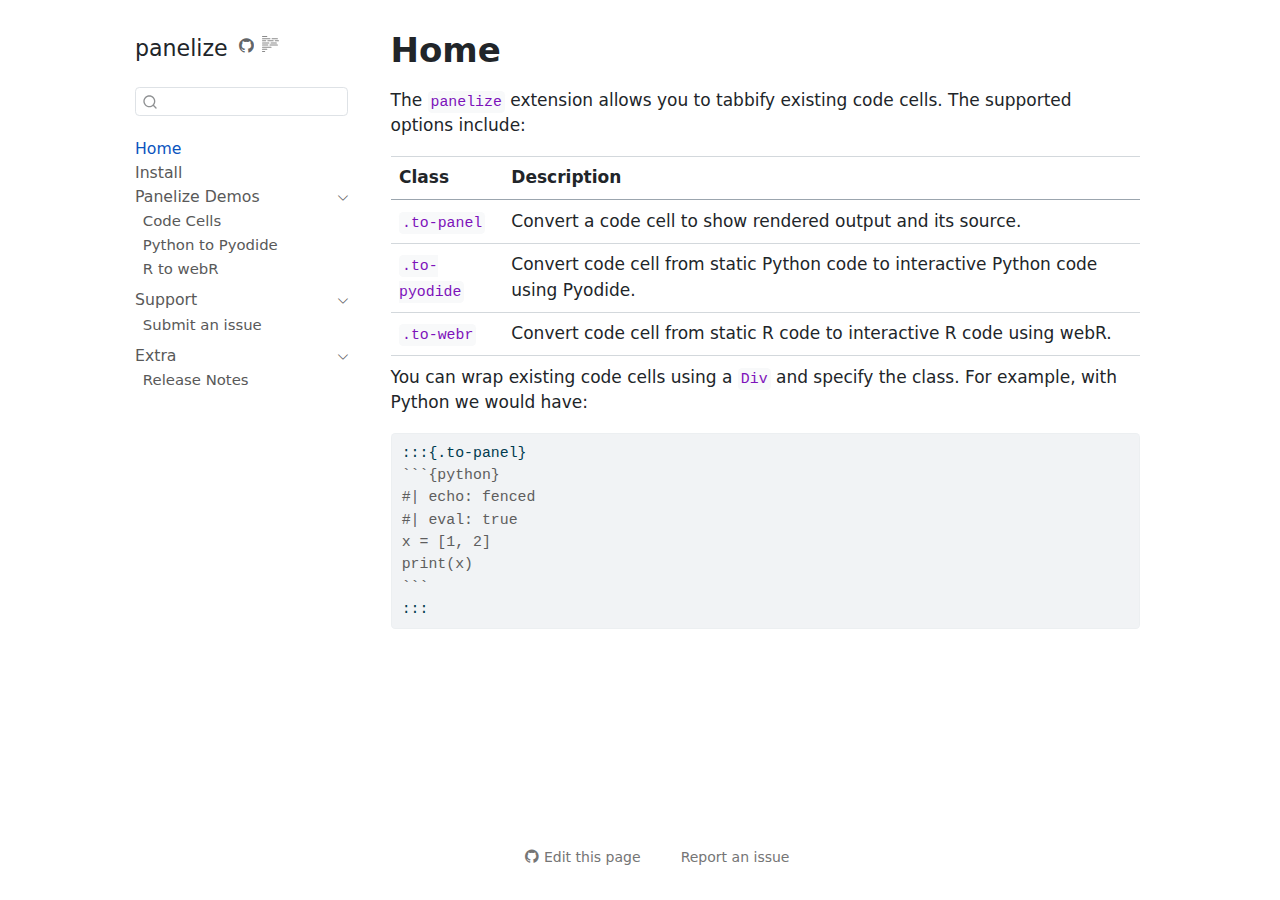
==== commit 155190d4: "Built site for gh-pages" ====
--- a/index.html
+++ b/index.html
@@ -152,6 +152,12 @@
  <span class="menu-text">Home</span></a>
   </div>
 </li>
+        <li class="sidebar-item">
+  <div class="sidebar-item-container"> 
+  <a href="./qpanelize-install.html" class="sidebar-item-text sidebar-link">
+ <span class="menu-text">Install</span></a>
+  </div>
+</li>
         <li class="sidebar-item sidebar-item-section">
       <div class="sidebar-item-container"> 
             <a class="sidebar-item-text sidebar-link text-start" data-bs-toggle="collapse" data-bs-target="#quarto-sidebar-section-1" role="navigation" aria-expanded="true">
@@ -270,25 +276,15 @@
 </tr>
 </tbody>
 </table>
-<p>You can wrap existing code cells using a <code>Div</code> and specify the class. For example, with Python, that would look like:</p>
-<div class="sourceCode" id="cb1"><pre class="sourceCode md code-with-copy"><code class="sourceCode markdown"><span id="cb1-1"><a href="#cb1-1" aria-hidden="true" tabindex="-1"></a>:::{.to-pyodide}</span>
-<span id="cb1-2"><a href="#cb1-2" aria-hidden="true" tabindex="-1"></a>::: {.cell}</span>
-<span id="cb1-3"><a href="#cb1-3" aria-hidden="true" tabindex="-1"></a></span>
-<span id="cb1-4"><a href="#cb1-4" aria-hidden="true" tabindex="-1"></a><span class="in">```{.python .cell-code}</span></span>
+<p>You can wrap existing code cells using a <code>Div</code> and specify the class. For example, with Python we would have:</p>
+<div class="sourceCode" id="cb1"><pre class="sourceCode markdown md code-with-copy"><code class="sourceCode markdown"><span id="cb1-1"><a href="#cb1-1" aria-hidden="true" tabindex="-1"></a>:::{.to-panel}</span>
+<span id="cb1-2"><a href="#cb1-2" aria-hidden="true" tabindex="-1"></a><span class="in">```{python}</span></span>
+<span id="cb1-3"><a href="#cb1-3" aria-hidden="true" tabindex="-1"></a><span class="in">#| echo: fenced</span></span>
+<span id="cb1-4"><a href="#cb1-4" aria-hidden="true" tabindex="-1"></a><span class="in">#| eval: true</span></span>
 <span id="cb1-5"><a href="#cb1-5" aria-hidden="true" tabindex="-1"></a><span class="in">x = [1, 2]</span></span>
 <span id="cb1-6"><a href="#cb1-6" aria-hidden="true" tabindex="-1"></a><span class="in">print(x)</span></span>
 <span id="cb1-7"><a href="#cb1-7" aria-hidden="true" tabindex="-1"></a><span class="in">```</span></span>
-<span id="cb1-8"><a href="#cb1-8" aria-hidden="true" tabindex="-1"></a></span>
-<span id="cb1-9"><a href="#cb1-9" aria-hidden="true" tabindex="-1"></a>::: {.cell-output .cell-output-stdout}</span>
-<span id="cb1-10"><a href="#cb1-10" aria-hidden="true" tabindex="-1"></a></span>
-<span id="cb1-11"><a href="#cb1-11" aria-hidden="true" tabindex="-1"></a><span class="in">```</span></span>
-<span id="cb1-12"><a href="#cb1-12" aria-hidden="true" tabindex="-1"></a><span class="in">[1, 2]</span></span>
-<span id="cb1-13"><a href="#cb1-13" aria-hidden="true" tabindex="-1"></a><span class="in">```</span></span>
-<span id="cb1-14"><a href="#cb1-14" aria-hidden="true" tabindex="-1"></a></span>
-<span id="cb1-15"><a href="#cb1-15" aria-hidden="true" tabindex="-1"></a></span>
-<span id="cb1-16"><a href="#cb1-16" aria-hidden="true" tabindex="-1"></a>:::</span>
-<span id="cb1-17"><a href="#cb1-17" aria-hidden="true" tabindex="-1"></a>:::</span>
-<span id="cb1-18"><a href="#cb1-18" aria-hidden="true" tabindex="-1"></a>:::</span></code><button title="Copy to Clipboard" class="code-copy-button"><i class="bi"></i></button></pre></div>
+<span id="cb1-8"><a href="#cb1-8" aria-hidden="true" tabindex="-1"></a>:::</span></code><button title="Copy to Clipboard" class="code-copy-button"><i class="bi"></i></button></pre></div>
 
 
 
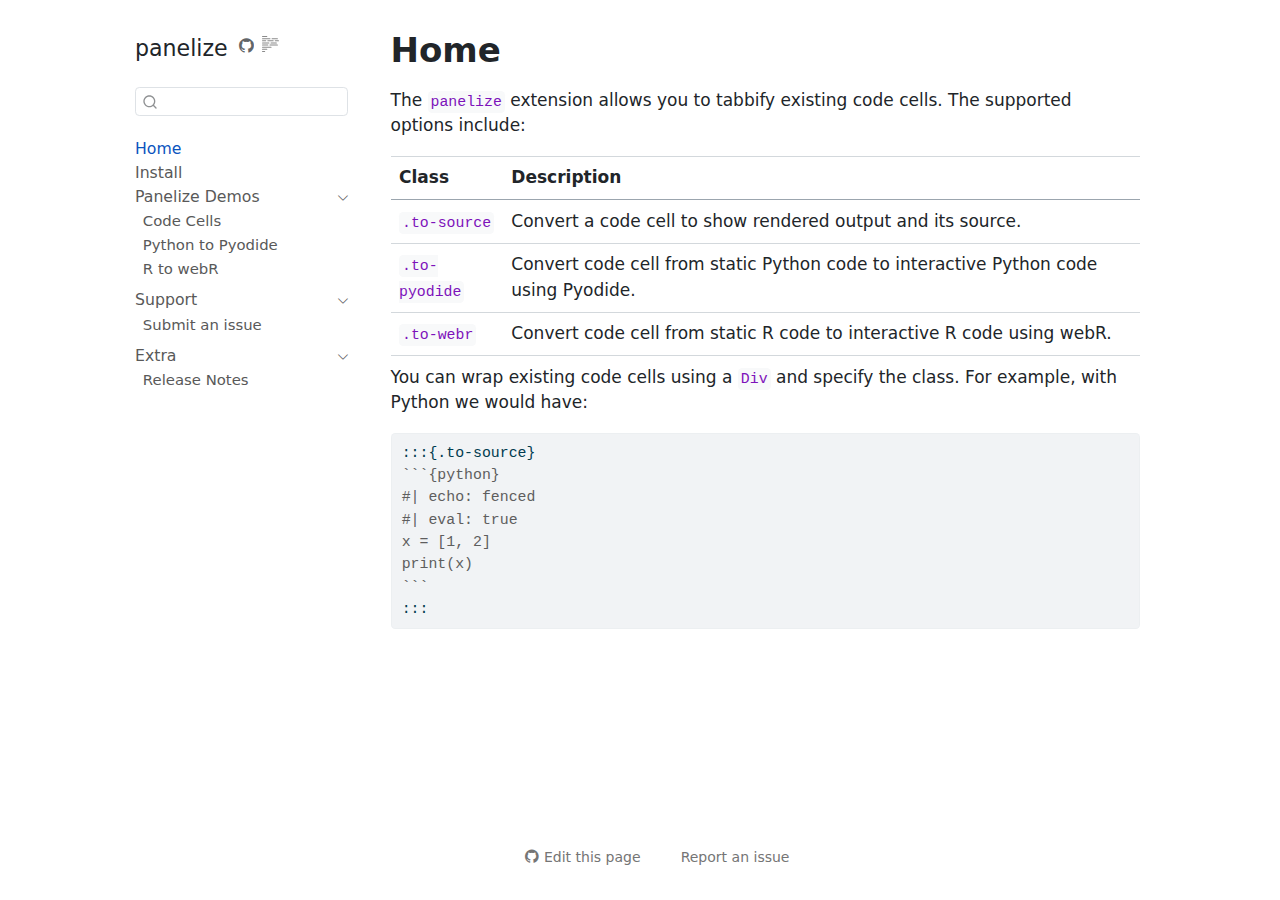
==== commit 2ad1ebb7: "Built site for gh-pages" ====
--- a/index.html
+++ b/index.html
@@ -263,7 +263,7 @@
 </thead>
 <tbody>
 <tr class="odd">
-<td><code>.to-panel</code></td>
+<td><code>.to-source</code></td>
 <td>Convert a code cell to show rendered output and its source.</td>
 </tr>
 <tr class="even">
@@ -277,7 +277,7 @@
 </tbody>
 </table>
 <p>You can wrap existing code cells using a <code>Div</code> and specify the class. For example, with Python we would have:</p>
-<div class="sourceCode" id="cb1"><pre class="sourceCode markdown md code-with-copy"><code class="sourceCode markdown"><span id="cb1-1"><a href="#cb1-1" aria-hidden="true" tabindex="-1"></a>:::{.to-panel}</span>
+<div class="sourceCode" id="cb1"><pre class="sourceCode markdown md code-with-copy"><code class="sourceCode markdown"><span id="cb1-1"><a href="#cb1-1" aria-hidden="true" tabindex="-1"></a>:::{.to-source}</span>
 <span id="cb1-2"><a href="#cb1-2" aria-hidden="true" tabindex="-1"></a><span class="in">```{python}</span></span>
 <span id="cb1-3"><a href="#cb1-3" aria-hidden="true" tabindex="-1"></a><span class="in">#| echo: fenced</span></span>
 <span id="cb1-4"><a href="#cb1-4" aria-hidden="true" tabindex="-1"></a><span class="in">#| eval: true</span></span>
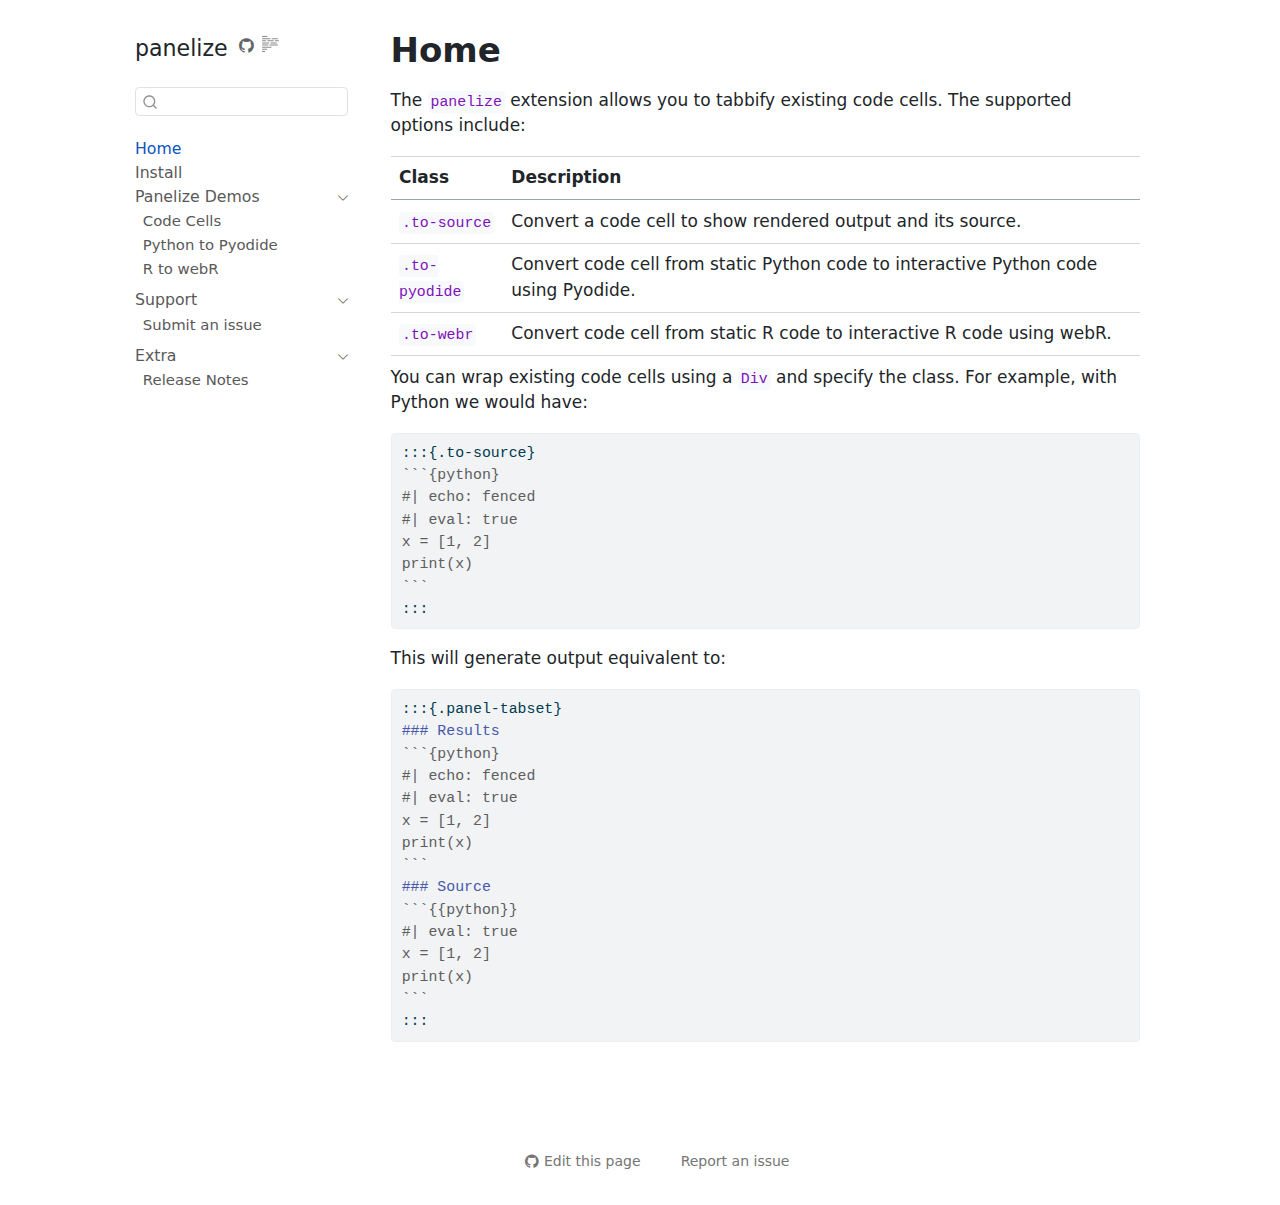
==== commit ec0f373a: "Built site for gh-pages" ====
--- a/index.html
+++ b/index.html
@@ -2,12 +2,12 @@
 <html xmlns="http://www.w3.org/1999/xhtml" lang="en" xml:lang="en"><head>
 
 <meta charset="utf-8">
-<meta name="generator" content="quarto-1.5.43">
+<meta name="generator" content="quarto-1.5.45">
 
 <meta name="viewport" content="width=device-width, initial-scale=1.0, user-scalable=yes">
 
 
-<title>panelize – Home</title>
+<title>Home – panelize</title>
 <style>
 code{white-space: pre-wrap;}
 span.smallcaps{font-variant: small-caps;}
@@ -285,6 +285,22 @@
 <span id="cb1-6"><a href="#cb1-6" aria-hidden="true" tabindex="-1"></a><span class="in">print(x)</span></span>
 <span id="cb1-7"><a href="#cb1-7" aria-hidden="true" tabindex="-1"></a><span class="in">```</span></span>
 <span id="cb1-8"><a href="#cb1-8" aria-hidden="true" tabindex="-1"></a>:::</span></code><button title="Copy to Clipboard" class="code-copy-button"><i class="bi"></i></button></pre></div>
+<p>This will generate output equivalent to:</p>
+<div class="sourceCode" id="cb2"><pre class="sourceCode markdown md code-with-copy"><code class="sourceCode markdown"><span id="cb2-1"><a href="#cb2-1" aria-hidden="true" tabindex="-1"></a>:::{.panel-tabset}</span>
+<span id="cb2-2"><a href="#cb2-2" aria-hidden="true" tabindex="-1"></a><span class="fu">### Results</span></span>
+<span id="cb2-3"><a href="#cb2-3" aria-hidden="true" tabindex="-1"></a><span class="in">```{python}</span></span>
+<span id="cb2-4"><a href="#cb2-4" aria-hidden="true" tabindex="-1"></a><span class="in">#| echo: fenced</span></span>
+<span id="cb2-5"><a href="#cb2-5" aria-hidden="true" tabindex="-1"></a><span class="in">#| eval: true</span></span>
+<span id="cb2-6"><a href="#cb2-6" aria-hidden="true" tabindex="-1"></a><span class="in">x = [1, 2]</span></span>
+<span id="cb2-7"><a href="#cb2-7" aria-hidden="true" tabindex="-1"></a><span class="in">print(x)</span></span>
+<span id="cb2-8"><a href="#cb2-8" aria-hidden="true" tabindex="-1"></a><span class="in">```</span></span>
+<span id="cb2-9"><a href="#cb2-9" aria-hidden="true" tabindex="-1"></a><span class="fu">### Source</span></span>
+<span id="cb2-10"><a href="#cb2-10" aria-hidden="true" tabindex="-1"></a><span class="in">```{{python}}</span></span>
+<span id="cb2-11"><a href="#cb2-11" aria-hidden="true" tabindex="-1"></a><span class="in">#| eval: true</span></span>
+<span id="cb2-12"><a href="#cb2-12" aria-hidden="true" tabindex="-1"></a><span class="in">x = [1, 2]</span></span>
+<span id="cb2-13"><a href="#cb2-13" aria-hidden="true" tabindex="-1"></a><span class="in">print(x)</span></span>
+<span id="cb2-14"><a href="#cb2-14" aria-hidden="true" tabindex="-1"></a><span class="in">```</span></span>
+<span id="cb2-15"><a href="#cb2-15" aria-hidden="true" tabindex="-1"></a>:::</span></code><button title="Copy to Clipboard" class="code-copy-button"><i class="bi"></i></button></pre></div>
 
 
 
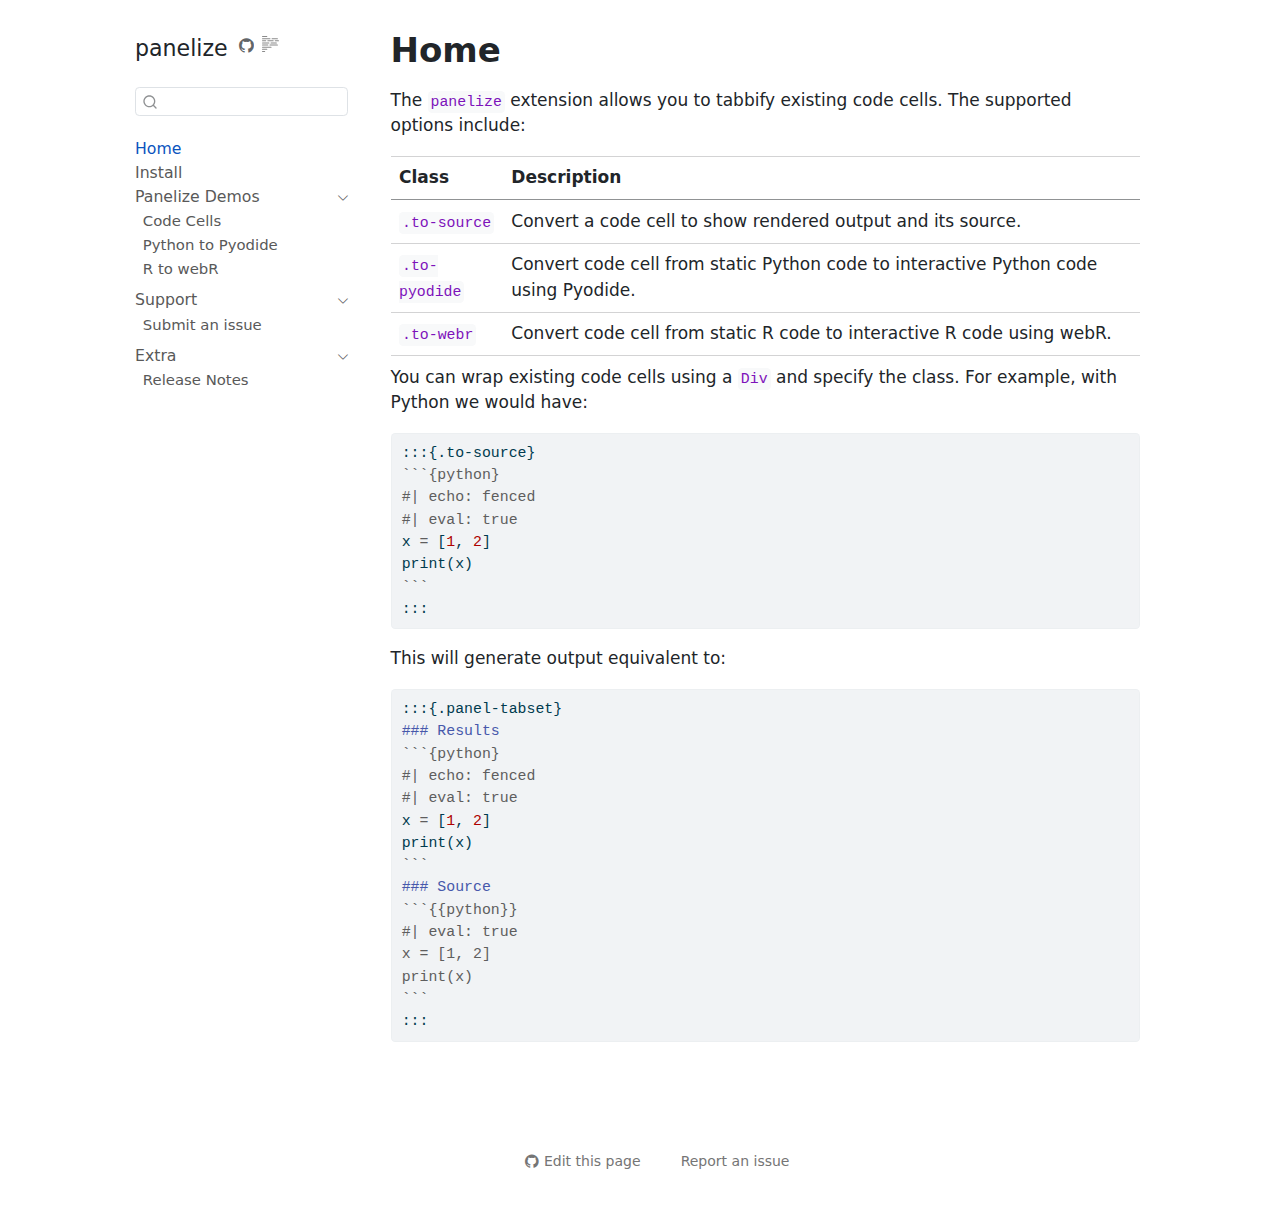
==== commit d84dd203: "Built site for gh-pages" ====
--- a/index.html
+++ b/index.html
@@ -2,7 +2,7 @@
 <html xmlns="http://www.w3.org/1999/xhtml" lang="en" xml:lang="en"><head>
 
 <meta charset="utf-8">
-<meta name="generator" content="quarto-1.5.45">
+<meta name="generator" content="quarto-1.7.13">
 
 <meta name="viewport" content="width=device-width, initial-scale=1.0, user-scalable=yes">
 
@@ -64,15 +64,16 @@
 <script src="site_libs/quarto-search/fuse.min.js"></script>
 <script src="site_libs/quarto-search/quarto-search.js"></script>
 <meta name="quarto:offset" content="./">
-<script src="site_libs/quarto-html/quarto.js"></script>
+<script src="site_libs/quarto-html/quarto.js" type="module"></script>
+<script src="site_libs/quarto-html/tabsets/tabsets.js" type="module"></script>
 <script src="site_libs/quarto-html/popper.min.js"></script>
 <script src="site_libs/quarto-html/tippy.umd.min.js"></script>
 <script src="site_libs/quarto-html/anchor.min.js"></script>
 <link href="site_libs/quarto-html/tippy.css" rel="stylesheet">
-<link href="site_libs/quarto-html/quarto-syntax-highlighting.css" rel="stylesheet" id="quarto-text-highlighting-styles">
+<link href="site_libs/quarto-html/quarto-syntax-highlighting-66ab7fd5e73b7f0a764e0d49b3e29ab1.css" rel="stylesheet" id="quarto-text-highlighting-styles">
 <script src="site_libs/bootstrap/bootstrap.min.js"></script>
 <link href="site_libs/bootstrap/bootstrap-icons.css" rel="stylesheet">
-<link href="site_libs/bootstrap/bootstrap.min.css" rel="stylesheet" id="quarto-bootstrap" data-mode="light">
+<link href="site_libs/bootstrap/bootstrap-d83fba8907f73068b64e07941be842b2.min.css" rel="stylesheet" append-hash="true" id="quarto-bootstrap" data-mode="light">
 <script id="quarto-search-options" type="application/json">{
   "location": "sidebar",
   "copy-button": false,
@@ -279,20 +280,20 @@
 <p>You can wrap existing code cells using a <code>Div</code> and specify the class. For example, with Python we would have:</p>
 <div class="sourceCode" id="cb1"><pre class="sourceCode markdown md code-with-copy"><code class="sourceCode markdown"><span id="cb1-1"><a href="#cb1-1" aria-hidden="true" tabindex="-1"></a>:::{.to-source}</span>
 <span id="cb1-2"><a href="#cb1-2" aria-hidden="true" tabindex="-1"></a><span class="in">```{python}</span></span>
-<span id="cb1-3"><a href="#cb1-3" aria-hidden="true" tabindex="-1"></a><span class="in">#| echo: fenced</span></span>
-<span id="cb1-4"><a href="#cb1-4" aria-hidden="true" tabindex="-1"></a><span class="in">#| eval: true</span></span>
-<span id="cb1-5"><a href="#cb1-5" aria-hidden="true" tabindex="-1"></a><span class="in">x = [1, 2]</span></span>
-<span id="cb1-6"><a href="#cb1-6" aria-hidden="true" tabindex="-1"></a><span class="in">print(x)</span></span>
+<span id="cb1-3"><a href="#cb1-3" aria-hidden="true" tabindex="-1"></a><span class="co">#| echo: fenced</span></span>
+<span id="cb1-4"><a href="#cb1-4" aria-hidden="true" tabindex="-1"></a><span class="co">#| eval: true</span></span>
+<span id="cb1-5"><a href="#cb1-5" aria-hidden="true" tabindex="-1"></a>x <span class="op">=</span> [<span class="dv">1</span>, <span class="dv">2</span>]</span>
+<span id="cb1-6"><a href="#cb1-6" aria-hidden="true" tabindex="-1"></a><span class="bu">print</span>(x)</span>
 <span id="cb1-7"><a href="#cb1-7" aria-hidden="true" tabindex="-1"></a><span class="in">```</span></span>
 <span id="cb1-8"><a href="#cb1-8" aria-hidden="true" tabindex="-1"></a>:::</span></code><button title="Copy to Clipboard" class="code-copy-button"><i class="bi"></i></button></pre></div>
 <p>This will generate output equivalent to:</p>
 <div class="sourceCode" id="cb2"><pre class="sourceCode markdown md code-with-copy"><code class="sourceCode markdown"><span id="cb2-1"><a href="#cb2-1" aria-hidden="true" tabindex="-1"></a>:::{.panel-tabset}</span>
 <span id="cb2-2"><a href="#cb2-2" aria-hidden="true" tabindex="-1"></a><span class="fu">### Results</span></span>
 <span id="cb2-3"><a href="#cb2-3" aria-hidden="true" tabindex="-1"></a><span class="in">```{python}</span></span>
-<span id="cb2-4"><a href="#cb2-4" aria-hidden="true" tabindex="-1"></a><span class="in">#| echo: fenced</span></span>
-<span id="cb2-5"><a href="#cb2-5" aria-hidden="true" tabindex="-1"></a><span class="in">#| eval: true</span></span>
-<span id="cb2-6"><a href="#cb2-6" aria-hidden="true" tabindex="-1"></a><span class="in">x = [1, 2]</span></span>
-<span id="cb2-7"><a href="#cb2-7" aria-hidden="true" tabindex="-1"></a><span class="in">print(x)</span></span>
+<span id="cb2-4"><a href="#cb2-4" aria-hidden="true" tabindex="-1"></a><span class="co">#| echo: fenced</span></span>
+<span id="cb2-5"><a href="#cb2-5" aria-hidden="true" tabindex="-1"></a><span class="co">#| eval: true</span></span>
+<span id="cb2-6"><a href="#cb2-6" aria-hidden="true" tabindex="-1"></a>x <span class="op">=</span> [<span class="dv">1</span>, <span class="dv">2</span>]</span>
+<span id="cb2-7"><a href="#cb2-7" aria-hidden="true" tabindex="-1"></a><span class="bu">print</span>(x)</span>
 <span id="cb2-8"><a href="#cb2-8" aria-hidden="true" tabindex="-1"></a><span class="in">```</span></span>
 <span id="cb2-9"><a href="#cb2-9" aria-hidden="true" tabindex="-1"></a><span class="fu">### Source</span></span>
 <span id="cb2-10"><a href="#cb2-10" aria-hidden="true" tabindex="-1"></a><span class="in">```{{python}}</span></span>
@@ -387,8 +388,6 @@
   });
   clipboard.on('success', onCopySuccess);
   if (window.document.getElementById('quarto-embedded-source-code-modal')) {
-    // For code content inside modals, clipBoardJS needs to be initialized with a container option
-    // TODO: Check when it could be a function (https://github.com/zenorocha/clipboard.js/issues/860)
     const clipboardModal = new window.ClipboardJS('.code-copy-button[data-in-quarto-modal]', {
       text: getTextToCopy,
       container: window.document.getElementById('quarto-embedded-source-code-modal')
@@ -499,7 +498,6 @@
       if (window.Quarto?.typesetMath) {
         window.Quarto.typesetMath(note);
       }
-      // TODO in 1.5, we should make sure this works without a callout special case
       if (note.classList.contains("callout")) {
         return note.outerHTML;
       } else {
--- a/site_libs/quarto-html/quarto-syntax-highlighting-66ab7fd5e73b7f0a764e0d49b3e29ab1.css
+++ b/site_libs/quarto-html/quarto-syntax-highlighting-66ab7fd5e73b7f0a764e0d49b3e29ab1.css
@@ -0,0 +1,205 @@
+/* quarto syntax highlight colors */
+:root {
+  --quarto-hl-ot-color: #003B4F;
+  --quarto-hl-at-color: #657422;
+  --quarto-hl-ss-color: #20794D;
+  --quarto-hl-an-color: #5E5E5E;
+  --quarto-hl-fu-color: #4758AB;
+  --quarto-hl-st-color: #20794D;
+  --quarto-hl-cf-color: #003B4F;
+  --quarto-hl-op-color: #5E5E5E;
+  --quarto-hl-er-color: #AD0000;
+  --quarto-hl-bn-color: #AD0000;
+  --quarto-hl-al-color: #AD0000;
+  --quarto-hl-va-color: #111111;
+  --quarto-hl-bu-color: inherit;
+  --quarto-hl-ex-color: inherit;
+  --quarto-hl-pp-color: #AD0000;
+  --quarto-hl-in-color: #5E5E5E;
+  --quarto-hl-vs-color: #20794D;
+  --quarto-hl-wa-color: #5E5E5E;
+  --quarto-hl-do-color: #5E5E5E;
+  --quarto-hl-im-color: #00769E;
+  --quarto-hl-ch-color: #20794D;
+  --quarto-hl-dt-color: #AD0000;
+  --quarto-hl-fl-color: #AD0000;
+  --quarto-hl-co-color: #5E5E5E;
+  --quarto-hl-cv-color: #5E5E5E;
+  --quarto-hl-cn-color: #8f5902;
+  --quarto-hl-sc-color: #5E5E5E;
+  --quarto-hl-dv-color: #AD0000;
+  --quarto-hl-kw-color: #003B4F;
+}
+
+/* other quarto variables */
+:root {
+  --quarto-font-monospace: SFMono-Regular, Menlo, Monaco, Consolas, "Liberation Mono", "Courier New", monospace;
+}
+
+pre > code.sourceCode > span {
+  color: #003B4F;
+}
+
+code span {
+  color: #003B4F;
+}
+
+code.sourceCode > span {
+  color: #003B4F;
+}
+
+div.sourceCode,
+div.sourceCode pre.sourceCode {
+  color: #003B4F;
+}
+
+code span.ot {
+  color: #003B4F;
+  font-style: inherit;
+}
+
+code span.at {
+  color: #657422;
+  font-style: inherit;
+}
+
+code span.ss {
+  color: #20794D;
+  font-style: inherit;
+}
+
+code span.an {
+  color: #5E5E5E;
+  font-style: inherit;
+}
+
+code span.fu {
+  color: #4758AB;
+  font-style: inherit;
+}
+
+code span.st {
+  color: #20794D;
+  font-style: inherit;
+}
+
+code span.cf {
+  color: #003B4F;
+  font-weight: bold;
+  font-style: inherit;
+}
+
+code span.op {
+  color: #5E5E5E;
+  font-style: inherit;
+}
+
+code span.er {
+  color: #AD0000;
+  font-style: inherit;
+}
+
+code span.bn {
+  color: #AD0000;
+  font-style: inherit;
+}
+
+code span.al {
+  color: #AD0000;
+  font-style: inherit;
+}
+
+code span.va {
+  color: #111111;
+  font-style: inherit;
+}
+
+code span.bu {
+  font-style: inherit;
+}
+
+code span.ex {
+  font-style: inherit;
+}
+
+code span.pp {
+  color: #AD0000;
+  font-style: inherit;
+}
+
+code span.in {
+  color: #5E5E5E;
+  font-style: inherit;
+}
+
+code span.vs {
+  color: #20794D;
+  font-style: inherit;
+}
+
+code span.wa {
+  color: #5E5E5E;
+  font-style: italic;
+}
+
+code span.do {
+  color: #5E5E5E;
+  font-style: italic;
+}
+
+code span.im {
+  color: #00769E;
+  font-style: inherit;
+}
+
+code span.ch {
+  color: #20794D;
+  font-style: inherit;
+}
+
+code span.dt {
+  color: #AD0000;
+  font-style: inherit;
+}
+
+code span.fl {
+  color: #AD0000;
+  font-style: inherit;
+}
+
+code span.co {
+  color: #5E5E5E;
+  font-style: inherit;
+}
+
+code span.cv {
+  color: #5E5E5E;
+  font-style: italic;
+}
+
+code span.cn {
+  color: #8f5902;
+  font-style: inherit;
+}
+
+code span.sc {
+  color: #5E5E5E;
+  font-style: inherit;
+}
+
+code span.dv {
+  color: #AD0000;
+  font-style: inherit;
+}
+
+code span.kw {
+  color: #003B4F;
+  font-weight: bold;
+  font-style: inherit;
+}
+
+.prevent-inlining {
+  content: "</";
+}
+
+/*# sourceMappingURL=959b87231af1ebfcdaf83f2a1def939a.css.map */
